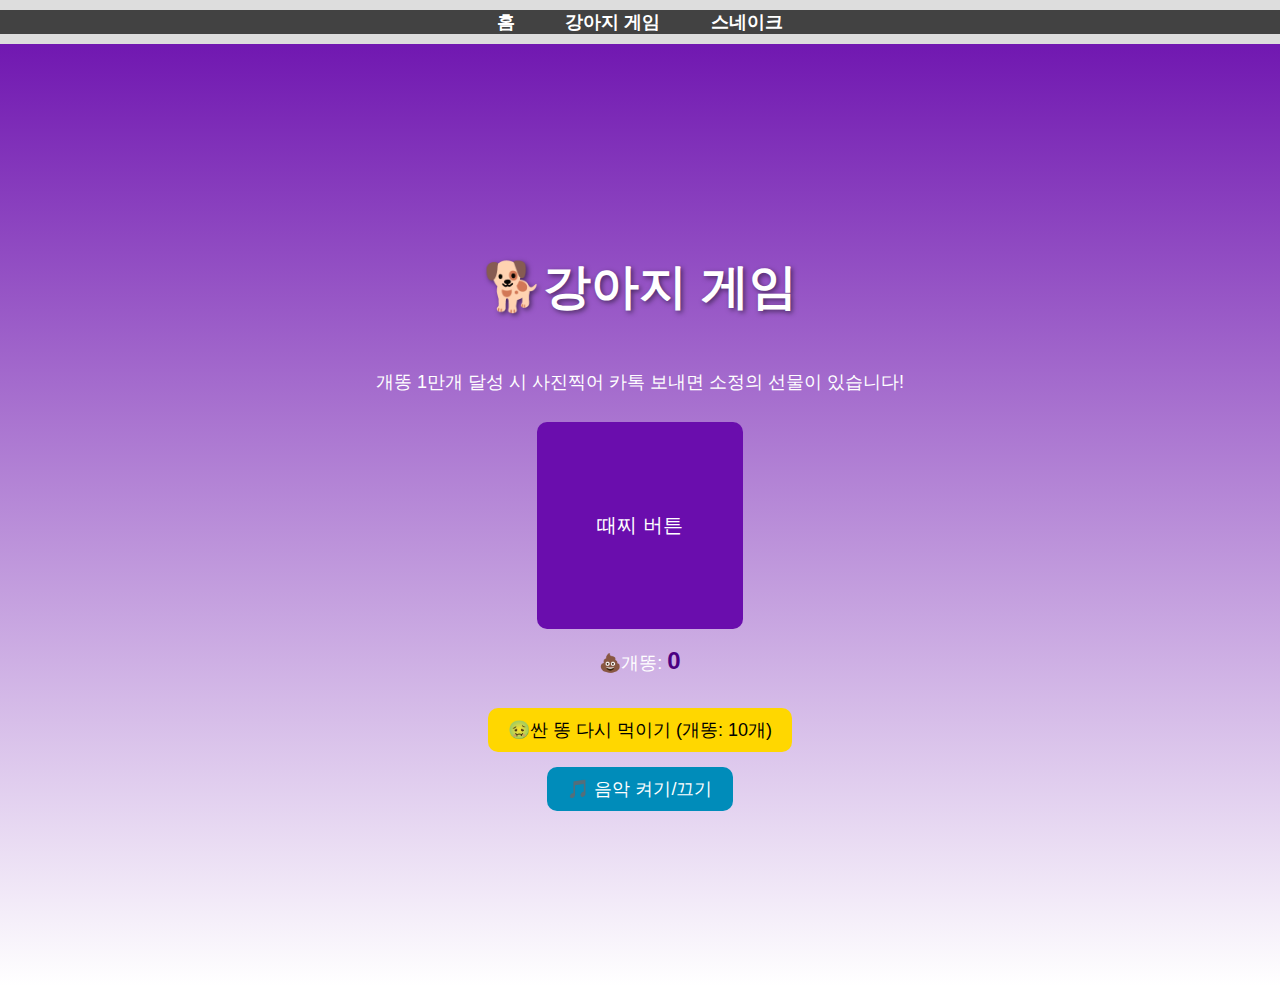
==== game.html @ 897fd92a "Update game.html" ====
<!DOCTYPE html>
<html lang="ko">
<head>
    <meta charset="UTF-8">
    <meta name="viewport" content="width=device-width, initial-scale=1.0">
    <title>강아지 게임</title>
    <link rel="stylesheet" href="style.css">

    <style>
        /* 네비게이션 메뉴 고정 */
        nav {
            position: fixed;
            top: 0;
            left: 0;
            width: 100%;
            background-color: #DDDDDD;
            padding: 10px 0;
            text-align: center;
            z-index: 1000;
        }

        nav ul {
            list-style: none;
            padding: 0;
            margin: 0;
        }

        nav ul li {
            display: inline;
            margin: 0 15px;
        }

        nav ul li a {
            text-decoration: none;
            color: white;
            font-weight: bold;
            font-size: 18px;
        }

        /* 본문 내용이 네비게이션에 가려지지 않도록 여백 추가 */
        body {
            padding-top: 50px;
            text-align: center;
            font-family: Arial, sans-serif;
            background: linear-gradient(to bottom, #6A0DAD, #ffffff);
        }

        h1 {
            color: #FFFFFF;
            margin-top: 50px;
        }

        p {
            font-size: 18px;
        }

        /* 때찌 버튼 스타일 */
        #clickButton {
            background-color: #6A0DAD;
            color: white;
            border: none;
            padding: 90px 60px;
            font-size: 20px;
            cursor: pointer;
            border-radius: 10px;
            transition: 0.3s;
        }

        #clickButton:hover {
            background-color: #4B0082;
        }

        /* 점수 표시 스타일 */
        #score {
            font-weight: bold;
            font-size: 24px;
            color: #4B0082;
        }

        /* 업그레이드 버튼 스타일 */
        #upgradeButton {
            background-color: #FFD700;
            color: black;
            border: none;
            padding: 10px 20px;
            font-size: 18px;
            cursor: pointer;
            border-radius: 10px;
            margin-top: 15px;
        }

        #upgradeButton:hover {
            background-color: #FFA500;
        }

        /* 배경음악 버튼 스타일 */
        #bgmButton {
            background-color: #008CBA;
            color: white;
            border: none;
            padding: 10px 20px;
            font-size: 18px;
            cursor: pointer;
            border-radius: 10px;
            margin-top: 15px;
        }

        #bgmButton:hover {
            background-color: #005F73;
        }
    </style>
</head>
<body>

    <!-- 네비게이션 메뉴 -->
    <nav>
        <ul>
            <li><a href="index.html">홈</a></li>  <!-- 상대 경로로 수정 -->
            <li><a href="game.html">강아지 게임</a></li> <!-- 상대 경로로 수정 -->
            <li><a href="snake.html">스네이크</a></li>
        </ul>
    </nav>

    <h1>🐕강아지 게임</h1>
    <p>개똥 1만개 달성 시 사진찍어 카톡 보내면 소정의 선물이 있습니다!</p>
    
    <button id="clickButton">때찌 버튼</button>
    
    <p>💩개똥: <span id="score">0</span></p>

    <!-- 업그레이드 버튼 -->
    <button id="upgradeButton">🤢싼 똥 다시 먹이기 (개똥: 10개)</button>

    <!-- 배경음악 버튼 -->
    <button id="bgmButton">🎵 음악 켜기/끄기</button>

    <!-- 강아지 소리 -->
    <audio id="dogSound">
        <source src="puppy1.mp3" type="audio/mpeg">
    </audio>

    <!-- 배경음악 -->
    <audio id="bgm" loop>
        <source src="papa11.mp3" type="audio/mpeg">
    </audio>

    <script>
        // 점수 변수
        let score = 0;
        let clickPower = 1;  // 클릭당 점수 (업그레이드 시 증가)
        let upgradeCost = 10;

        // 요소 가져오기
        const clickButton = document.getElementById("clickButton");
        const scoreDisplay = document.getElementById("score");
        const dogSound = document.getElementById("dogSound");
        const upgradeButton = document.getElementById("upgradeButton");
        const bgmButton = document.getElementById("bgmButton");
        const bgm = document.getElementById("bgm");

        // 버튼 클릭 이벤트 (점수 증가 + 강아지 소리)
        clickButton.addEventListener("click", function() {
            score += clickPower;
            scoreDisplay.textContent = score;

            // 강아지 소리 재생 (연속 재생 가능하도록)
            dogSound.currentTime = 0;
            dogSound.play().catch(error => {
                console.log("오디오 재생 실패:", error);
            });
             // 🛑 1만 점 달성 시 메시지 출력 (여기에 추가!)
            if (score >= 10000) {
                alert("당신은 프로 개똥 수집가!😱");
            }
         });
            
        // 업그레이드 버튼 클릭 이벤트 (클릭당 점수 증가)
        upgradeButton.addEventListener("click", function() {
            if (score >= upgradeCost) {
                score -= upgradeCost;
                clickPower++; // 클릭당 개똥 증가
                upgradeCost *= 2; // 업그레이드 개똥 증가

                // UI 업데이트
                upgradeButton.textContent = `🤢싼 똥 다시 먹이기 (개똥: ${upgradeCost}점)`;
                scoreDisplay.textContent = score;
            } else {
                alert("다시 먹일 개똥이 부족합니다! 😭");
            }
        });

        // 배경음악 컨트롤 버튼
        bgmButton.addEventListener("click", function() {
            if (bgm.paused) {
                bgm.play();
                bgmButton.textContent = "🔇 음악 끄기";
            } else {
                bgm.pause();
                bgmButton.textContent = "🎵 음악 켜기";
            }
        });
    </script>

</body>
</html>
---- style.css ----
body {
    font-family: 'Arial', sans-serif;
    text-align: center;
    background-image: url('https://source.unsplash.com/random/1600x900'); /* 랜덤 배경 */
    background-size: cover;
    color: white;
    padding: 20px;
}
h1 {
    font-size: 3em;
    text-shadow: 2px 2px 5px rgba(0, 0, 0, 0.5);
}
button {
    padding: 12px 24px;
    font-size: 18px;
    background-color: #ff5733;
    color: white;
    border: none;
    border-radius: 10px;
    cursor: pointer;
    transition: 0.3s;
}
button:hover {
    background-color: #c70039;
    transform: scale(1.1);
}

nav ul {
    display: flex;
    justify-content: center;
    background-color: rgba(0, 0, 0, 0.7);
    padding: 10px;
    list-style: none;
}
nav ul li {
    margin: 0 20px;
}
nav ul li a {
    color: white;
    text-decoration: none;
    font-size: 18px;
    padding: 5px 10px;
    transition: 0.3s;
}
nav ul li a:hover {
    background-color: white;
    color: black;
    border-radius: 5px;
}
/* 배경을 46 스타일 보라색 그라데이션으로 변경 */
body {
    font-family: 'Arial', sans-serif;
    text-align: center;
    background: linear-gradient(135deg, #7F2685, #462E87); /* 보라색 그라데이션 */
    color: white;
    height: 100vh;
    display: flex;
    flex-direction: column;
    justify-content: center;
    align-items: center;
}

nav ul {
    list-style-type: none;
    padding: 0;
}

nav ul li {
    display: inline;
    margin: 10px;
}

nav ul li a {
    color: white;
    text-decoration: none;
    font-size: 18px;
}

button {
    background-color: #FFD700;
    border: none;
    padding: 10px 20px;
    font-size: 20px;
    cursor: pointer;
    margin-top: 10px;
}
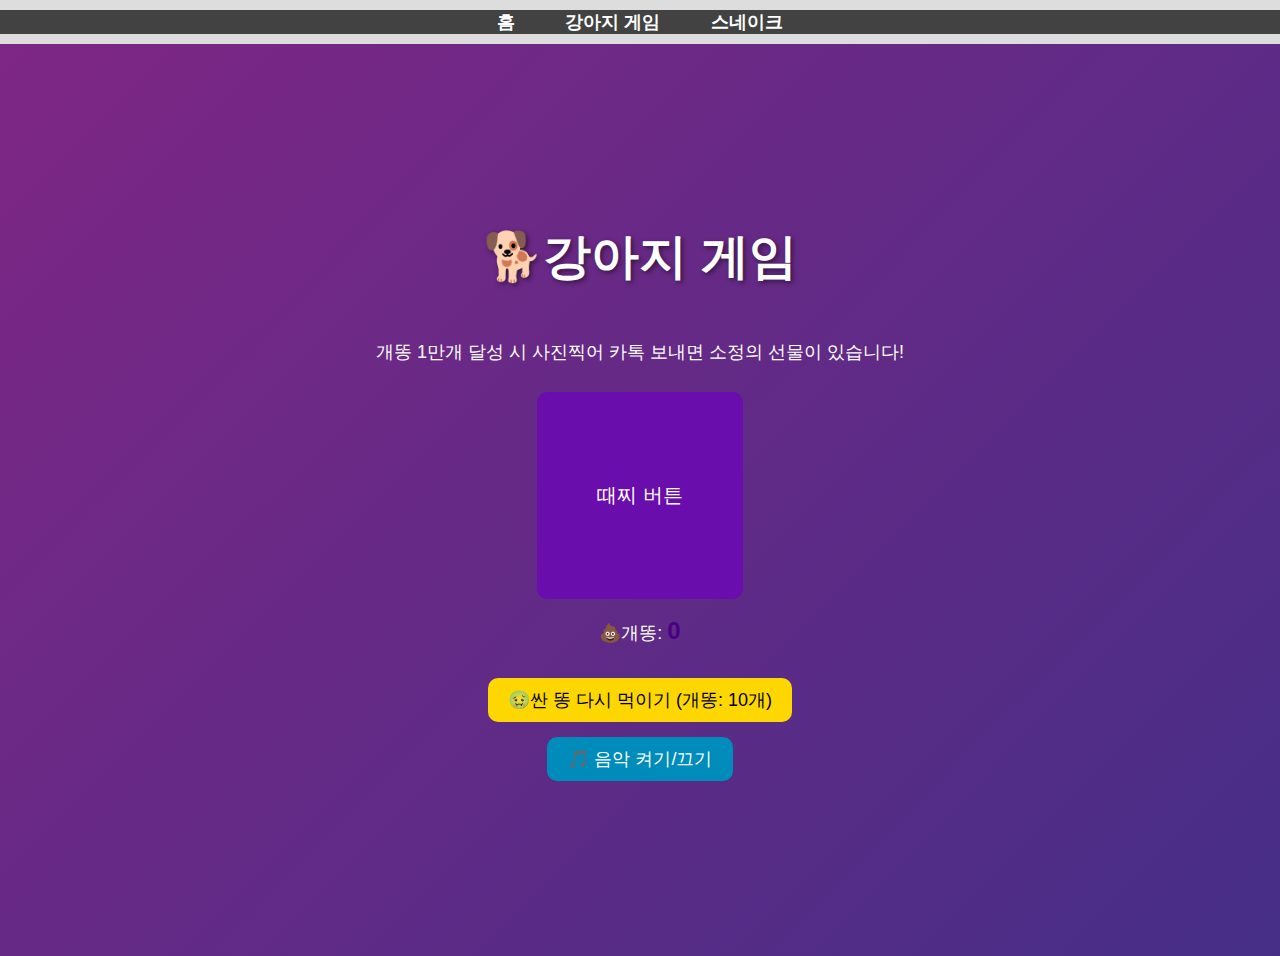
==== commit ca8bd237: "Update game.html" ====
--- a/game.html
+++ b/game.html
@@ -38,12 +38,7 @@
         }
 
         /* 본문 내용이 네비게이션에 가려지지 않도록 여백 추가 */
-        body {
-            padding-top: 50px;
-            text-align: center;
-            font-family: Arial, sans-serif;
-            background: linear-gradient(to bottom, #6A0DAD, #ffffff);
-        }
+        
 
         h1 {
             color: #FFFFFF;
@@ -117,7 +112,7 @@
         <ul>
             <li><a href="index.html">홈</a></li>  <!-- 상대 경로로 수정 -->
             <li><a href="game.html">강아지 게임</a></li> <!-- 상대 경로로 수정 -->
-            <li><a href="snake.html">스네이크</a></li>
+            <li><a href="snakegame.html">스네이크</a></li>
         </ul>
     </nav>
 
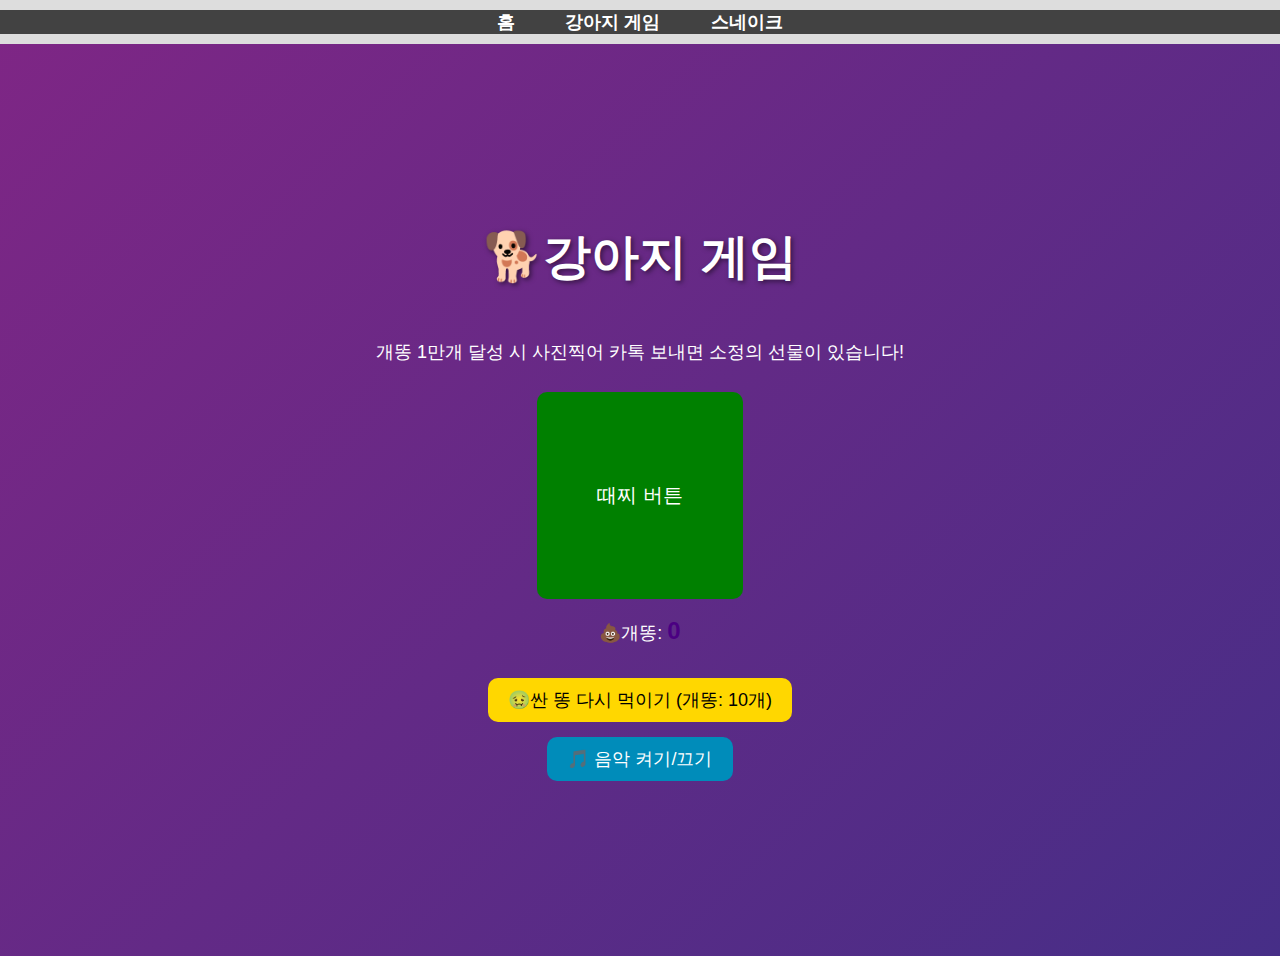
==== commit ba0bc3f5: "Update game.html" ====
--- a/game.html
+++ b/game.html
@@ -51,7 +51,7 @@
 
         /* 때찌 버튼 스타일 */
         #clickButton {
-            background-color: #6A0DAD;
+            background-color: green;
             color: white;
             border: none;
             padding: 90px 60px;
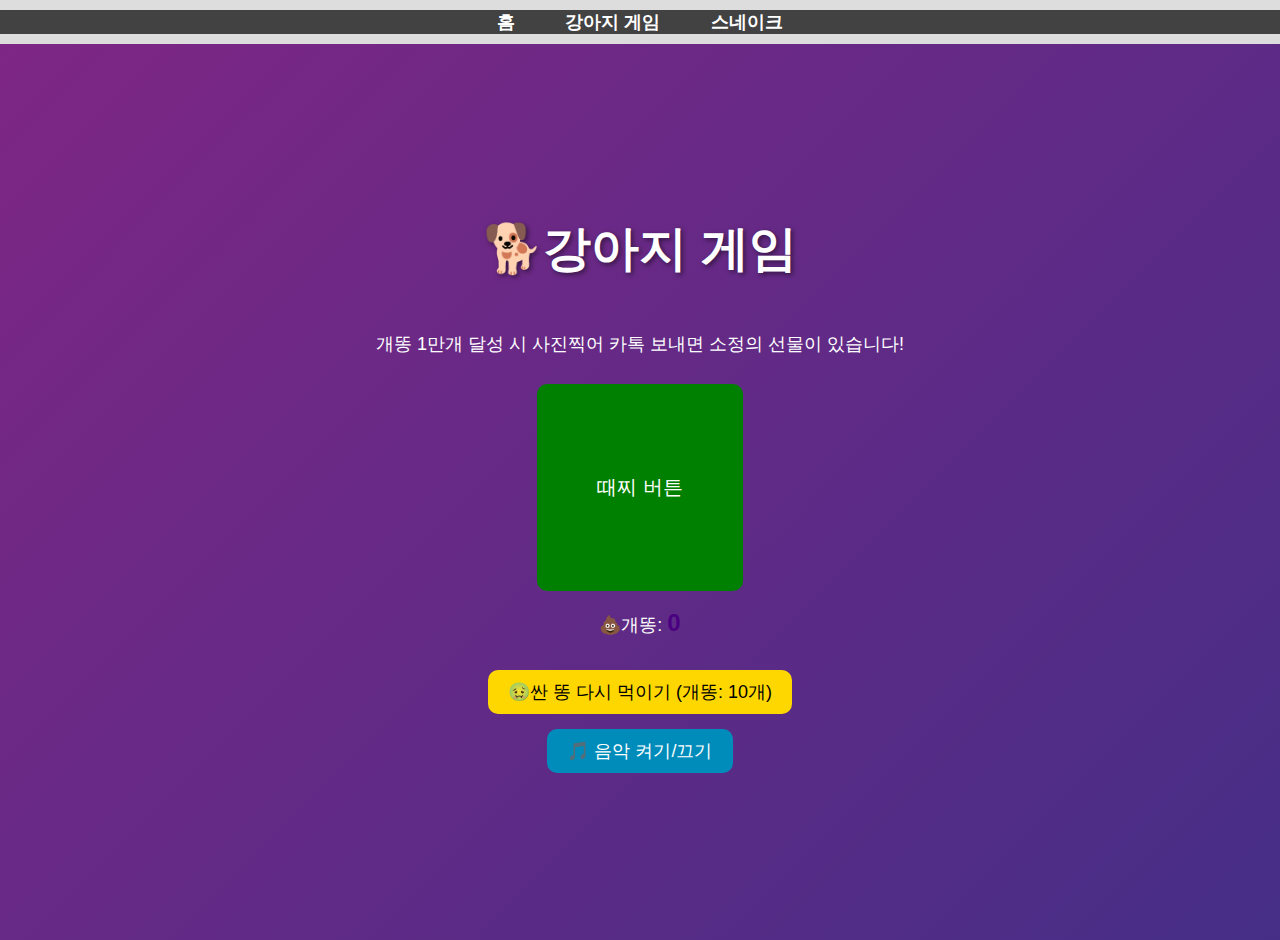
==== commit 8da6ed77: "Update game.html" ====
--- a/game.html
+++ b/game.html
@@ -38,6 +38,10 @@
         }
 
         /* 본문 내용이 네비게이션에 가려지지 않도록 여백 추가 */
+        body {
+        margin: 0;
+        overflow: hidden; /* 페이지 스크롤 방지 */
+    }
         
 
         h1 {
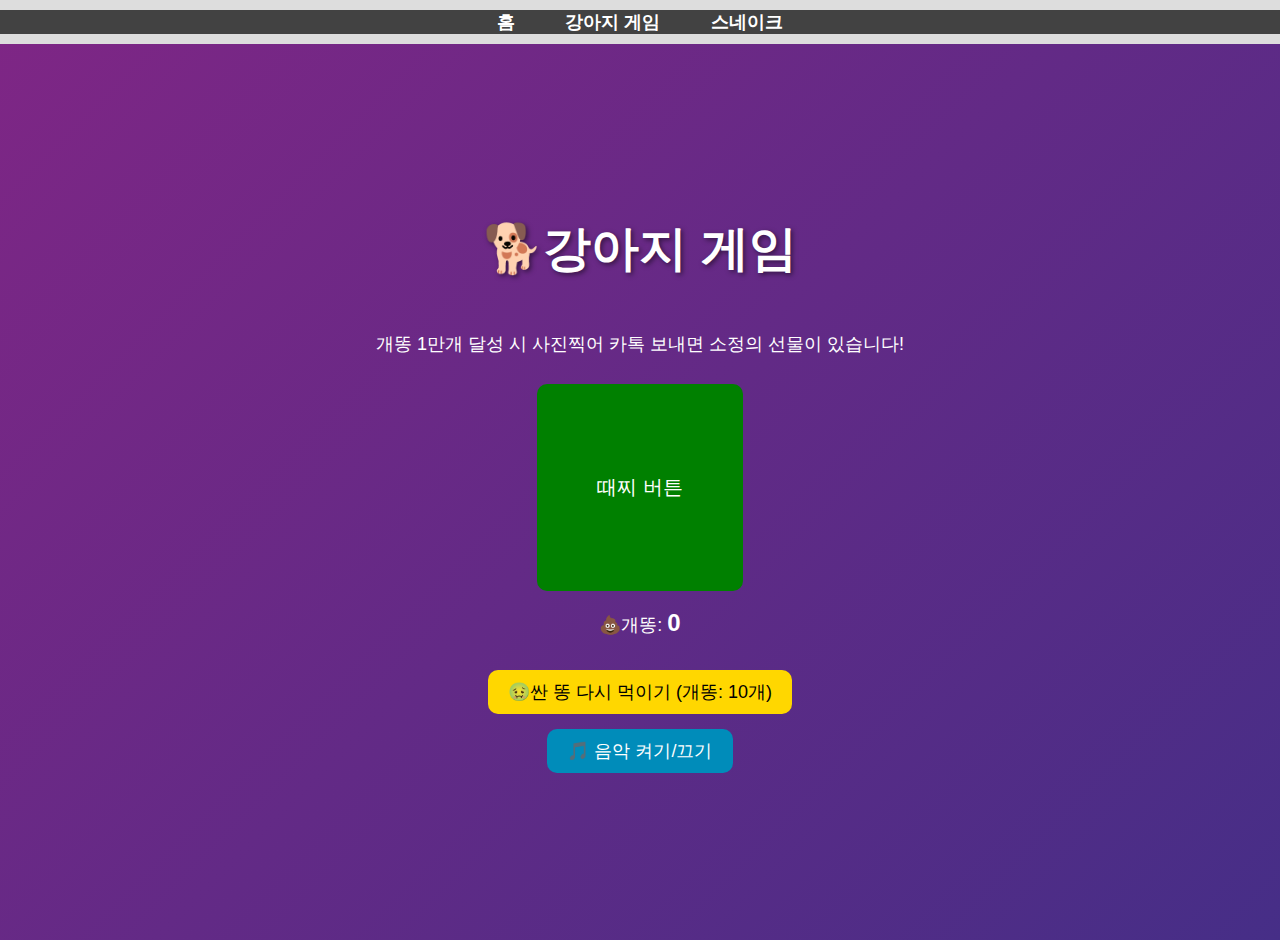
==== commit 2dabcd5e: "Update game.html" ====
--- a/game.html
+++ b/game.html
@@ -73,7 +73,7 @@
         #score {
             font-weight: bold;
             font-size: 24px;
-            color: #4B0082;
+            color: white;
         }
 
         /* 업그레이드 버튼 스타일 */
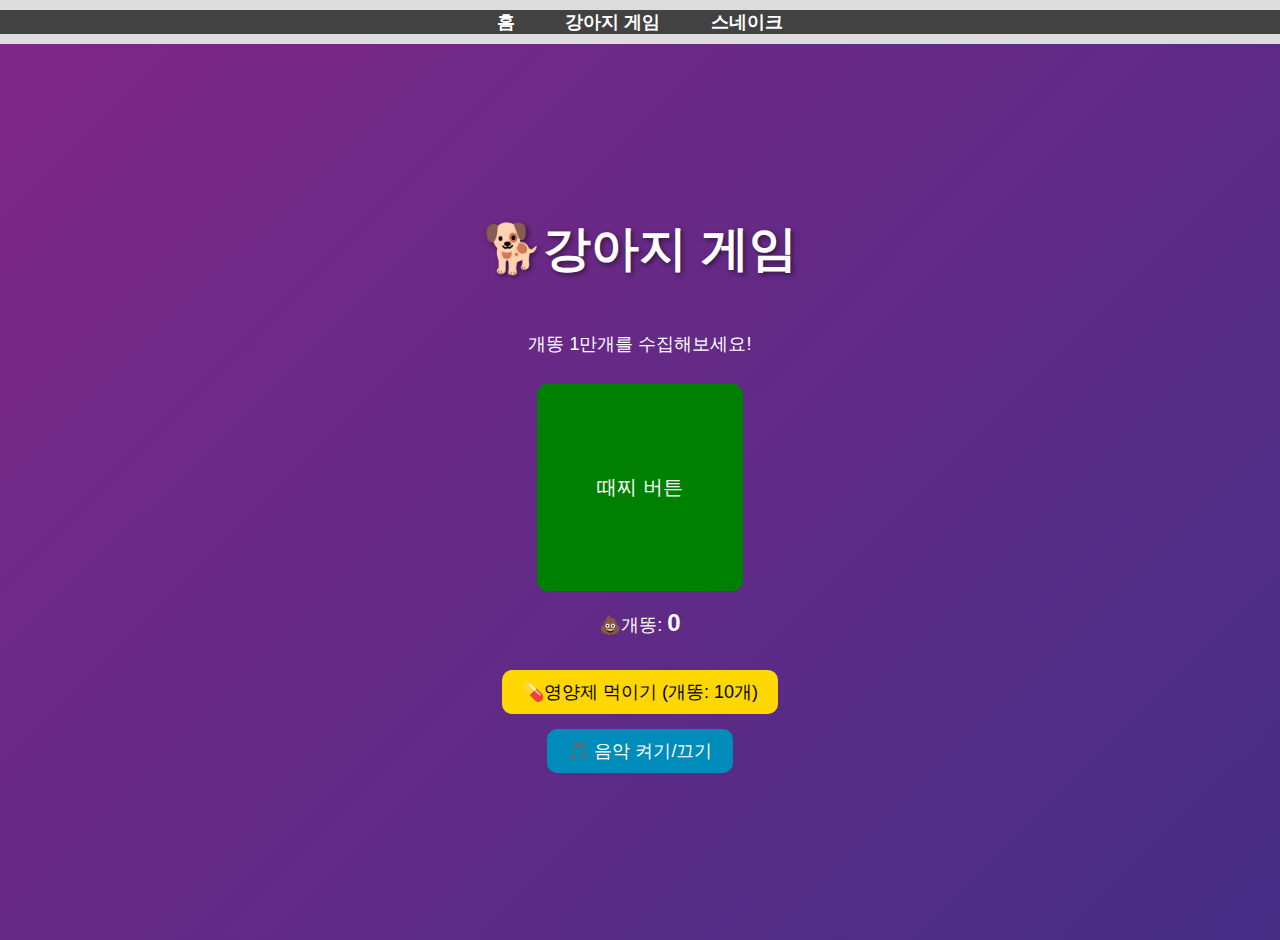
==== commit d0dd44dc: "Update game.html" ====
--- a/game.html
+++ b/game.html
@@ -121,14 +121,14 @@
     </nav>
 
     <h1>🐕강아지 게임</h1>
-    <p>개똥 1만개 달성 시 사진찍어 카톡 보내면 소정의 선물이 있습니다!</p>
+    <p>개똥 1만개를 수집해보세요!</p>
     
     <button id="clickButton">때찌 버튼</button>
     
     <p>💩개똥: <span id="score">0</span></p>
 
     <!-- 업그레이드 버튼 -->
-    <button id="upgradeButton">🤢싼 똥 다시 먹이기 (개똥: 10개)</button>
+    <button id="upgradeButton">💊영양제 먹이기 (개똥: 10개)</button>
 
     <!-- 배경음악 버튼 -->
     <button id="bgmButton">🎵 음악 켜기/끄기</button>
@@ -169,7 +169,7 @@
             });
              // 🛑 1만 점 달성 시 메시지 출력 (여기에 추가!)
             if (score >= 10000) {
-                alert("당신은 프로 개똥 수집가!😱");
+                alert("당신은 개똥 그 자체!😱");
             }
          });
             
@@ -181,10 +181,10 @@
                 upgradeCost *= 2; // 업그레이드 개똥 증가
 
                 // UI 업데이트
-                upgradeButton.textContent = `🤢싼 똥 다시 먹이기 (개똥: ${upgradeCost}점)`;
+                upgradeButton.textContent = `💊영양제 먹이기 (개똥: ${upgradeCost}개)`;
                 scoreDisplay.textContent = score;
             } else {
-                alert("다시 먹일 개똥이 부족합니다! 😭");
+                alert("개똥이 부족합니다! 😭");
             }
         });
 
